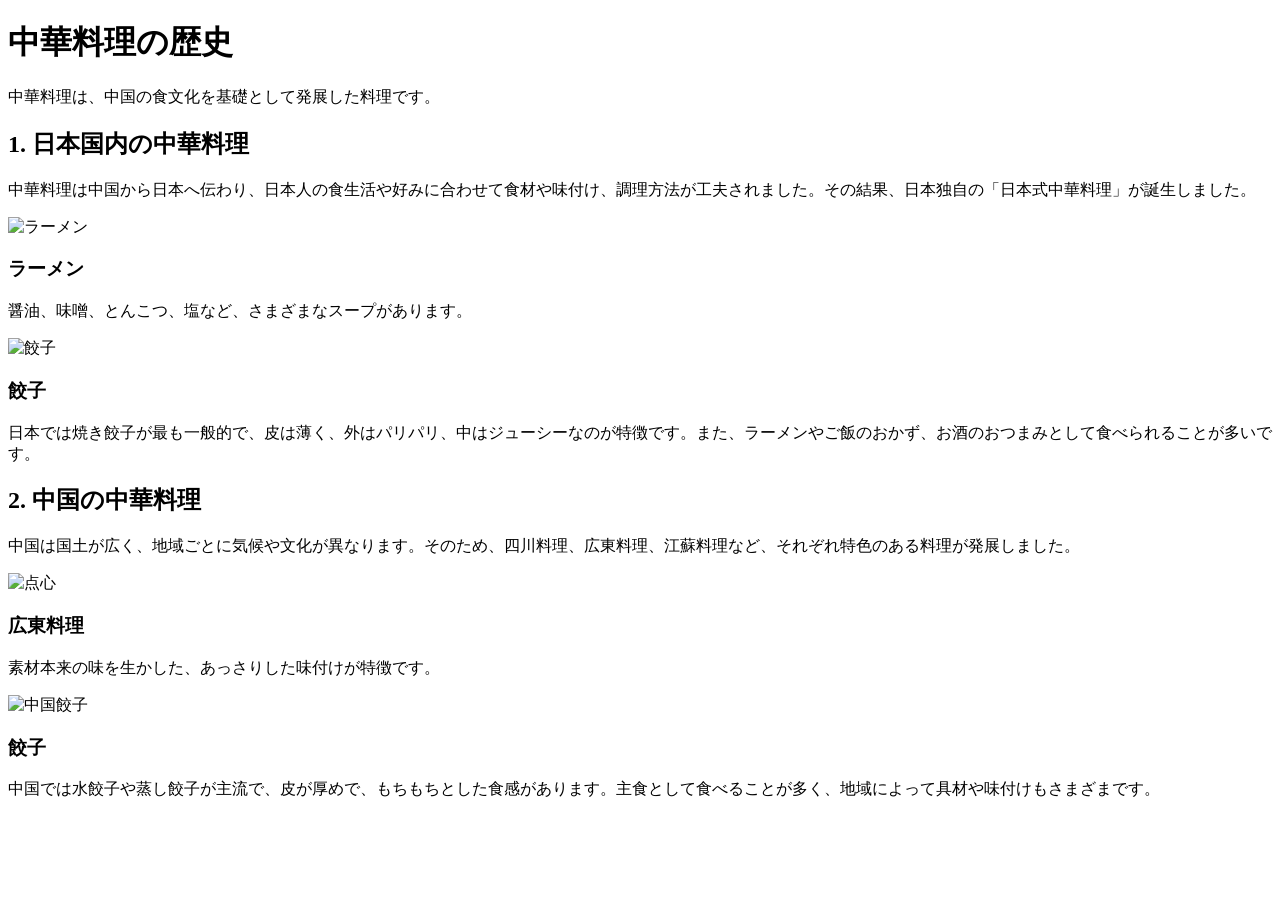
==== 種類.html @ acc6958d "Create 種類.html" ====
<!DOCTYPE html>
<html lang="ja">
  <head>
    <meta charset="UTF-8">
    <title>中華料理の歴史</title>
    <link rel="stylesheet" type="text/css" href="css/web2r.css">
  </head>

<body>
    <header>
        <h1>中華料理の歴史</h1>
        <p>中華料理は、中国の食文化を基礎として発展した料理です。</p>    
    </header>

    <main>
        <div class="box">
            <h2>1. 日本国内の中華料理</h2>
            <p>中華料理は中国から日本へ伝わり、日本人の食生活や好みに合わせて食材や味付け、調理方法が工夫されました。その結果、日本独自の「日本式中華料理」が誕生しました。</p>
            
            <div clsaa="cards">
                <div class="card">
                    <img src="img/ramen.jpg" alt="ラーメン">
                    <h3>ラーメン</h3>
                    <p>醤油、味噌、とんこつ、塩など、さまざまなスープがあります。</p>
                </div>
                
                <div class="card">
                    <img src="img/gyoza.jpg" alt="餃子">
                    <h3>餃子</h3>
                    <p>日本では焼き餃子が最も一般的で、皮は薄く、外はパリパリ、中はジューシーなのが特徴です。また、ラーメンやご飯のおかず、お酒のおつまみとして食べられることが多いです。</p>
                </div>
            </div>
        </div>

        <div class="box">
            <h2>2. 中国の中華料理</h2>
            <p>中国は国土が広く、地域ごとに気候や文化が異なります。そのため、四川料理、広東料理、江蘇料理など、それぞれ特色のある料理が発展しました。</p>
            
            <div clsaa="cards">
                <div class="card">
                    <img src="img/dimsum.jpg" alt="点心">
                    <h3>広東料理</h3>
                    <p>素材本来の味を生かした、あっさりした味付けが特徴です。</p>
                </div>
                
                <div class="card">
                    <img src="img/tyuugokugyoza.jpg" alt="中国餃子">
                    <h3>餃子</h3>
                    <p>中国では水餃子や蒸し餃子が主流で、皮が厚めで、もちもちとした食感があります。主食として食べることが多く、地域によって具材や味付けもさまざまです。</p>
                </div>
            </div>
        </div>

    </main>

</body>

</html>
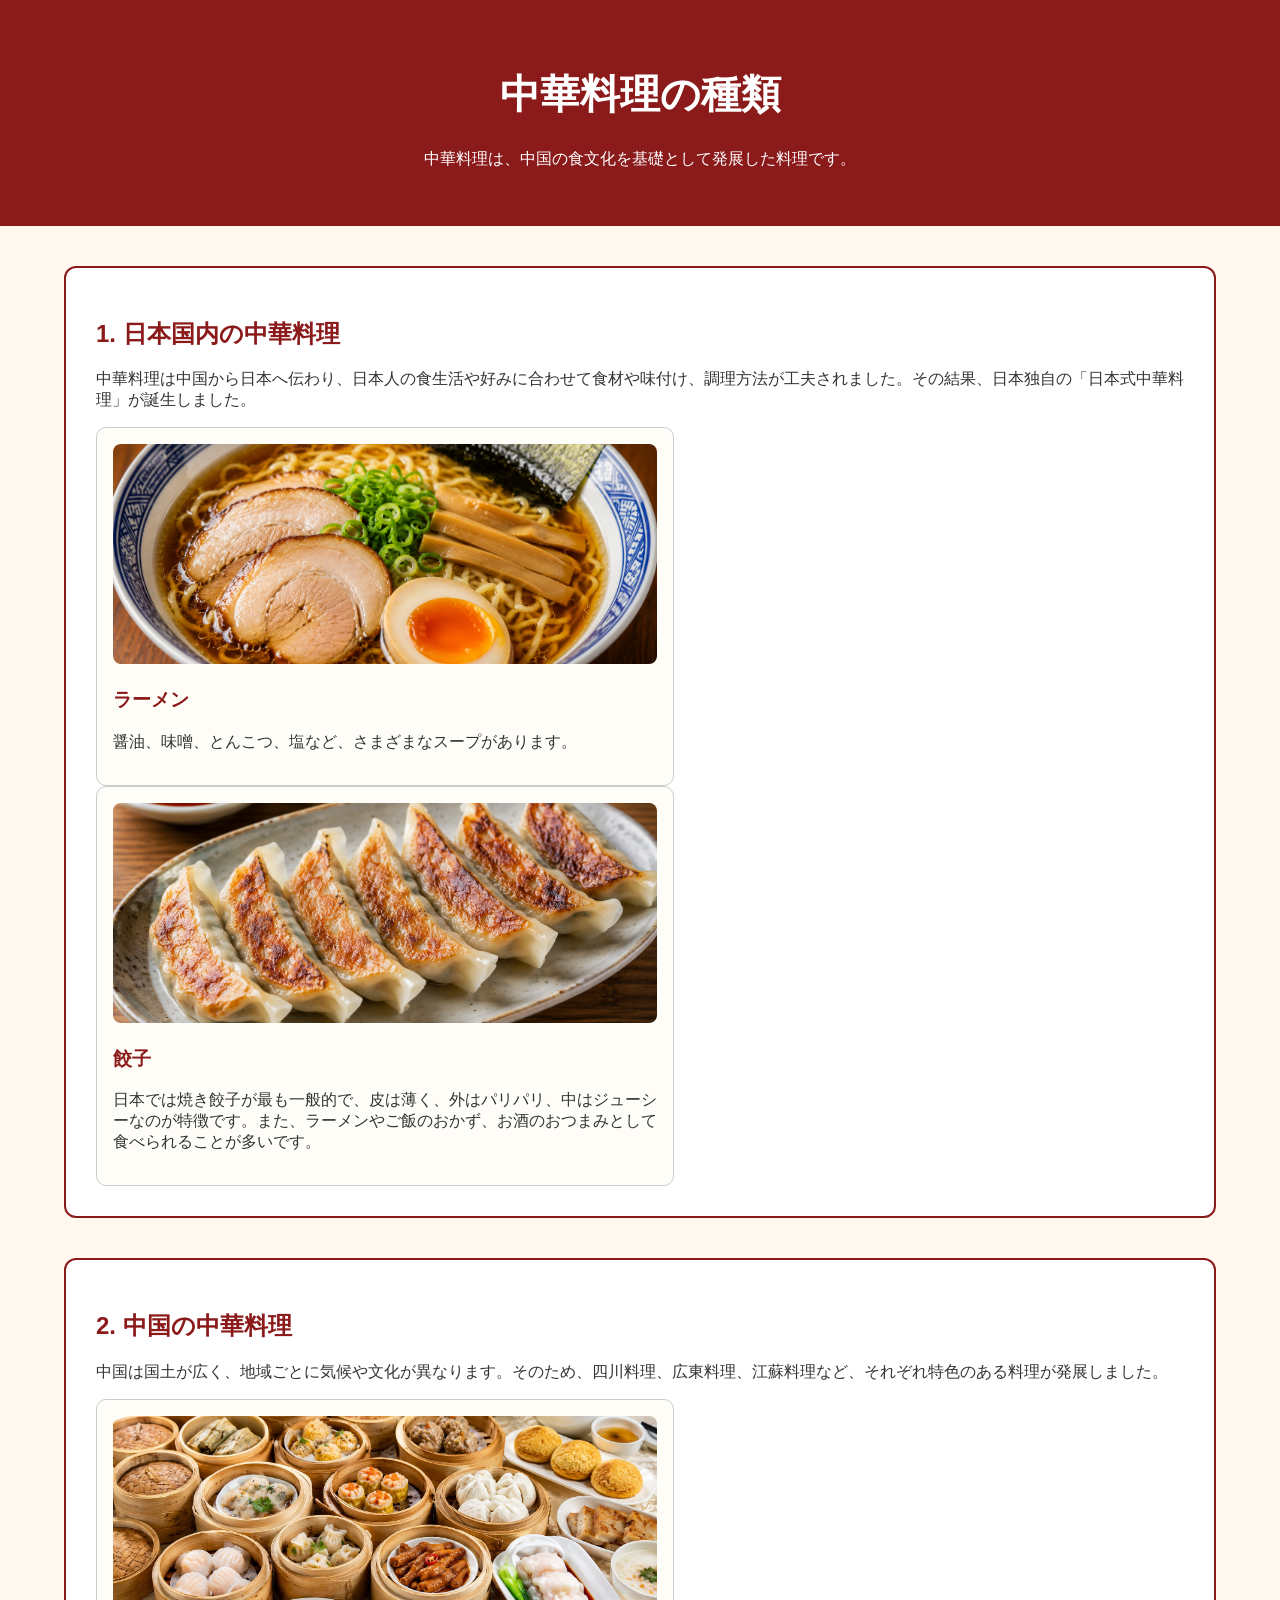
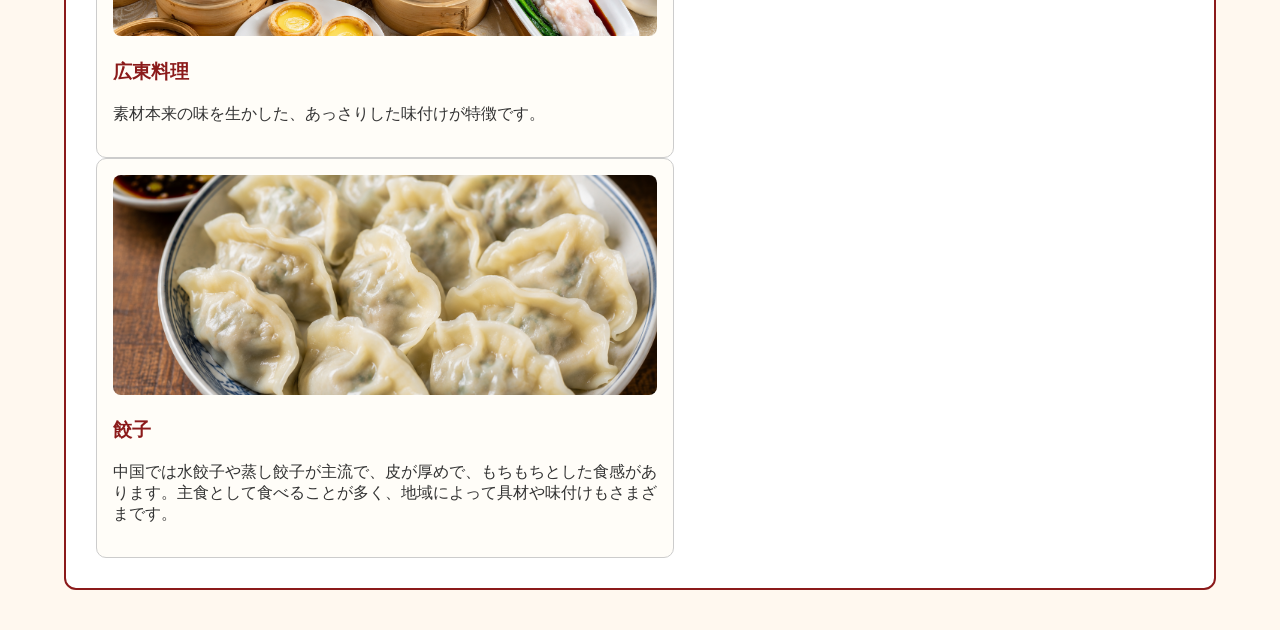
==== commit 9a0c0f0b: "Update 種類.html" ====
--- a/種類.html
+++ b/種類.html
@@ -2,13 +2,13 @@
 <html lang="ja">
   <head>
     <meta charset="UTF-8">
-    <title>中華料理の歴史</title>
-    <link rel="stylesheet" type="text/css" href="css/web2r.css">
+    <title>中華料理の種類</title>
+    <link rel="stylesheet" type="text/css" href="css/種類.css">
   </head>
 
 <body>
     <header>
-        <h1>中華料理の歴史</h1>
+        <h1>中華料理の種類</h1>
         <p>中華料理は、中国の食文化を基礎として発展した料理です。</p>    
     </header>
 
@@ -19,13 +19,13 @@
             
             <div clsaa="cards">
                 <div class="card">
-                    <img src="img/ramen.jpg" alt="ラーメン">
+                    <img src="images/ramen.png" alt="ラーメン">
                     <h3>ラーメン</h3>
                     <p>醤油、味噌、とんこつ、塩など、さまざまなスープがあります。</p>
                 </div>
                 
                 <div class="card">
-                    <img src="img/gyoza.jpg" alt="餃子">
+                    <img src="images/gyoza.png" alt="餃子">
                     <h3>餃子</h3>
                     <p>日本では焼き餃子が最も一般的で、皮は薄く、外はパリパリ、中はジューシーなのが特徴です。また、ラーメンやご飯のおかず、お酒のおつまみとして食べられることが多いです。</p>
                 </div>
@@ -38,13 +38,13 @@
             
             <div clsaa="cards">
                 <div class="card">
-                    <img src="img/dimsum.jpg" alt="点心">
+                    <img src="images/dimsum.png" alt="点心">
                     <h3>広東料理</h3>
                     <p>素材本来の味を生かした、あっさりした味付けが特徴です。</p>
                 </div>
                 
                 <div class="card">
-                    <img src="img/tyuugokugyoza.jpg" alt="中国餃子">
+                    <img src="images/tyugokugyoza.png" alt="中国餃子">
                     <h3>餃子</h3>
                     <p>中国では水餃子や蒸し餃子が主流で、皮が厚めで、もちもちとした食感があります。主食として食べることが多く、地域によって具材や味付けもさまざまです。</p>
                 </div>
--- a/css/種類.css
+++ b/css/種類.css
@@ -0,0 +1,59 @@
+body {
+  margin: 0;
+  font-family: sans-serif;
+  background-color: #fff8ef;
+  color: #333;
+}
+
+header {
+  text-align: center;
+  padding: 40px;
+  background-color: #8b1a1a;
+  color: white;
+}
+
+header h1 {
+  font-size: 40px;
+}
+
+main {
+  width: 90%;
+  margin: 40px auto;
+}
+
+.box {
+  background-color: white;
+  border: 2px solid #8b1a1a;
+  border-radius: 12px;
+  padding: 30px;
+  margin-bottom: 40px;
+}
+
+.box h2 {
+  color: #8b1a1a;
+}
+
+.cards {
+  display: flex;
+  gap: 24px;
+  margin-top: 24px;
+}
+
+.card {
+  width: 50%;
+  border: 1px solid #ccc;
+  border-radius: 10px;
+  padding: 16px;
+  background-color: #fffdf8;
+}
+
+.card img {
+  width: 100%;
+  height: 220px;
+  object-fit: cover;
+  border-radius: 8px;
+}
+
+.card h3 {
+  color: #8b1a1a;
+}
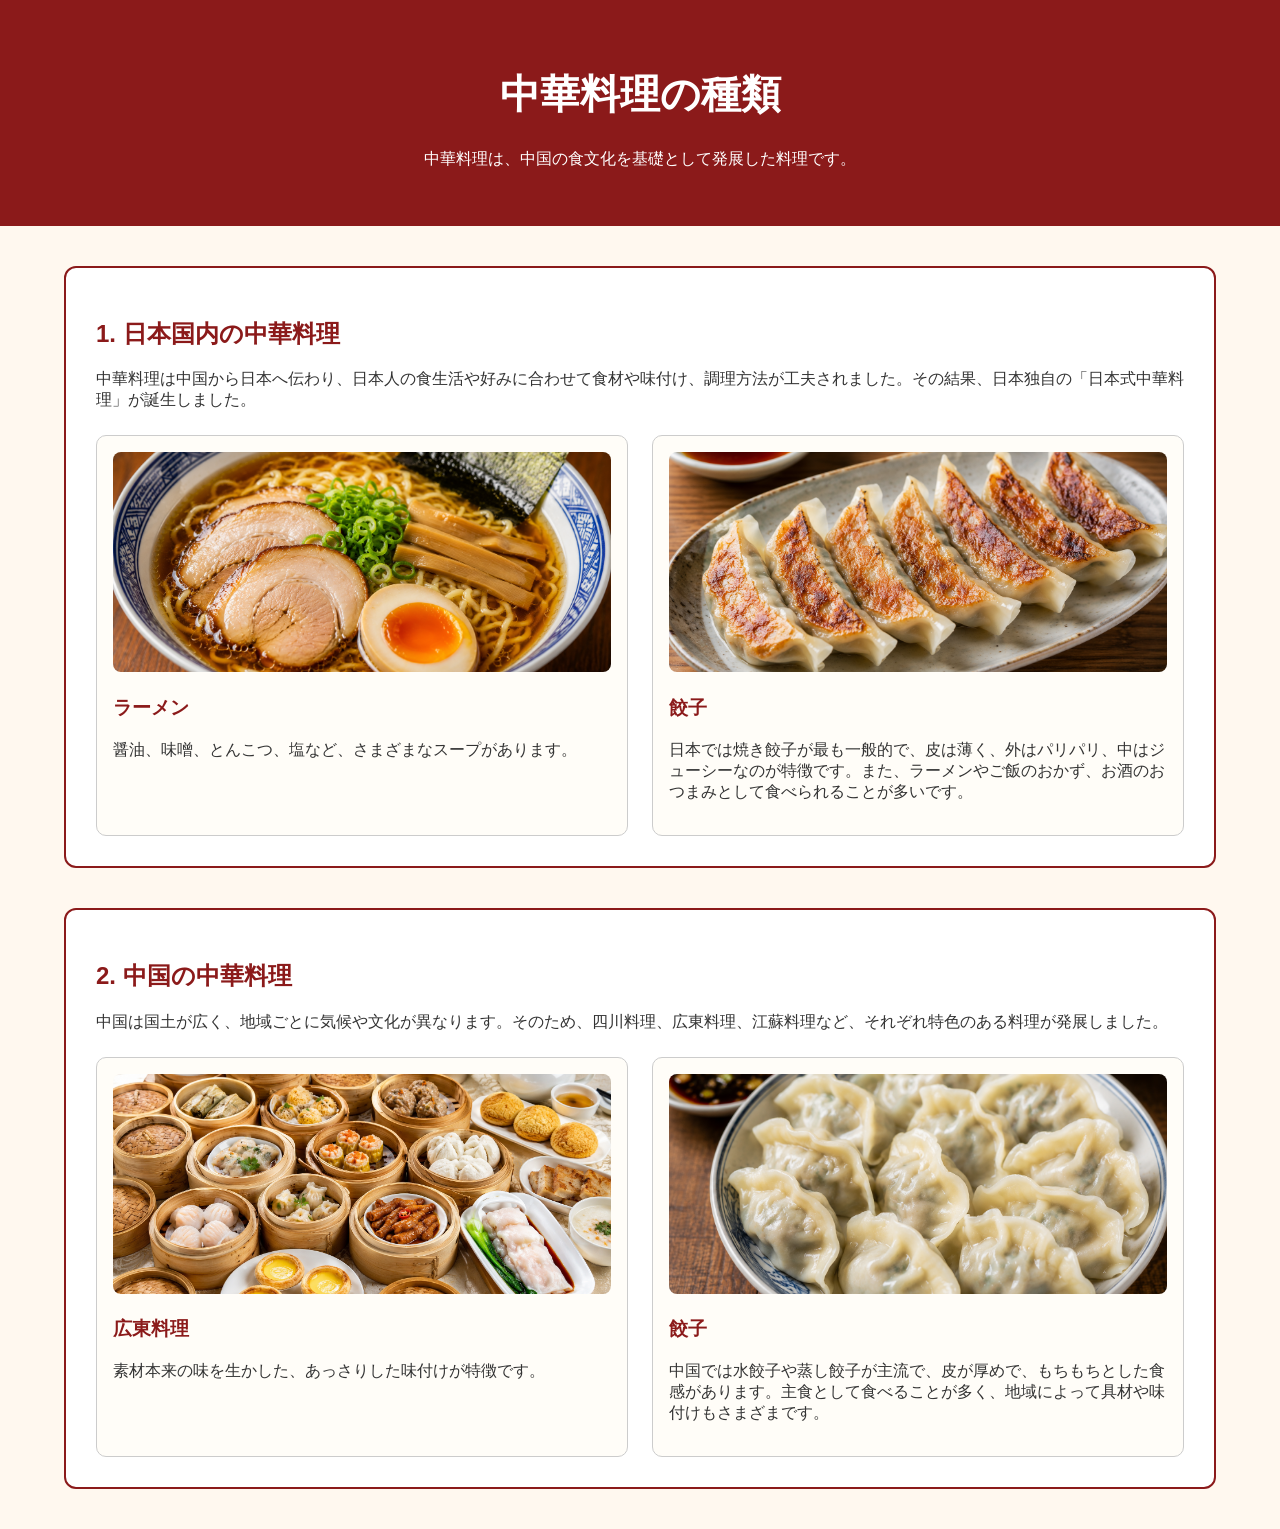
==== commit b188d332: "Update 種類.html" ====
--- a/種類.html
+++ b/種類.html
@@ -17,7 +17,7 @@
             <h2>1. 日本国内の中華料理</h2>
             <p>中華料理は中国から日本へ伝わり、日本人の食生活や好みに合わせて食材や味付け、調理方法が工夫されました。その結果、日本独自の「日本式中華料理」が誕生しました。</p>
             
-            <div clsaa="cards">
+            <div class="cards">
                 <div class="card">
                     <img src="images/ramen.png" alt="ラーメン">
                     <h3>ラーメン</h3>
@@ -36,7 +36,7 @@
             <h2>2. 中国の中華料理</h2>
             <p>中国は国土が広く、地域ごとに気候や文化が異なります。そのため、四川料理、広東料理、江蘇料理など、それぞれ特色のある料理が発展しました。</p>
             
-            <div clsaa="cards">
+            <div class="cards">
                 <div class="card">
                     <img src="images/dimsum.png" alt="点心">
                     <h3>広東料理</h3>
